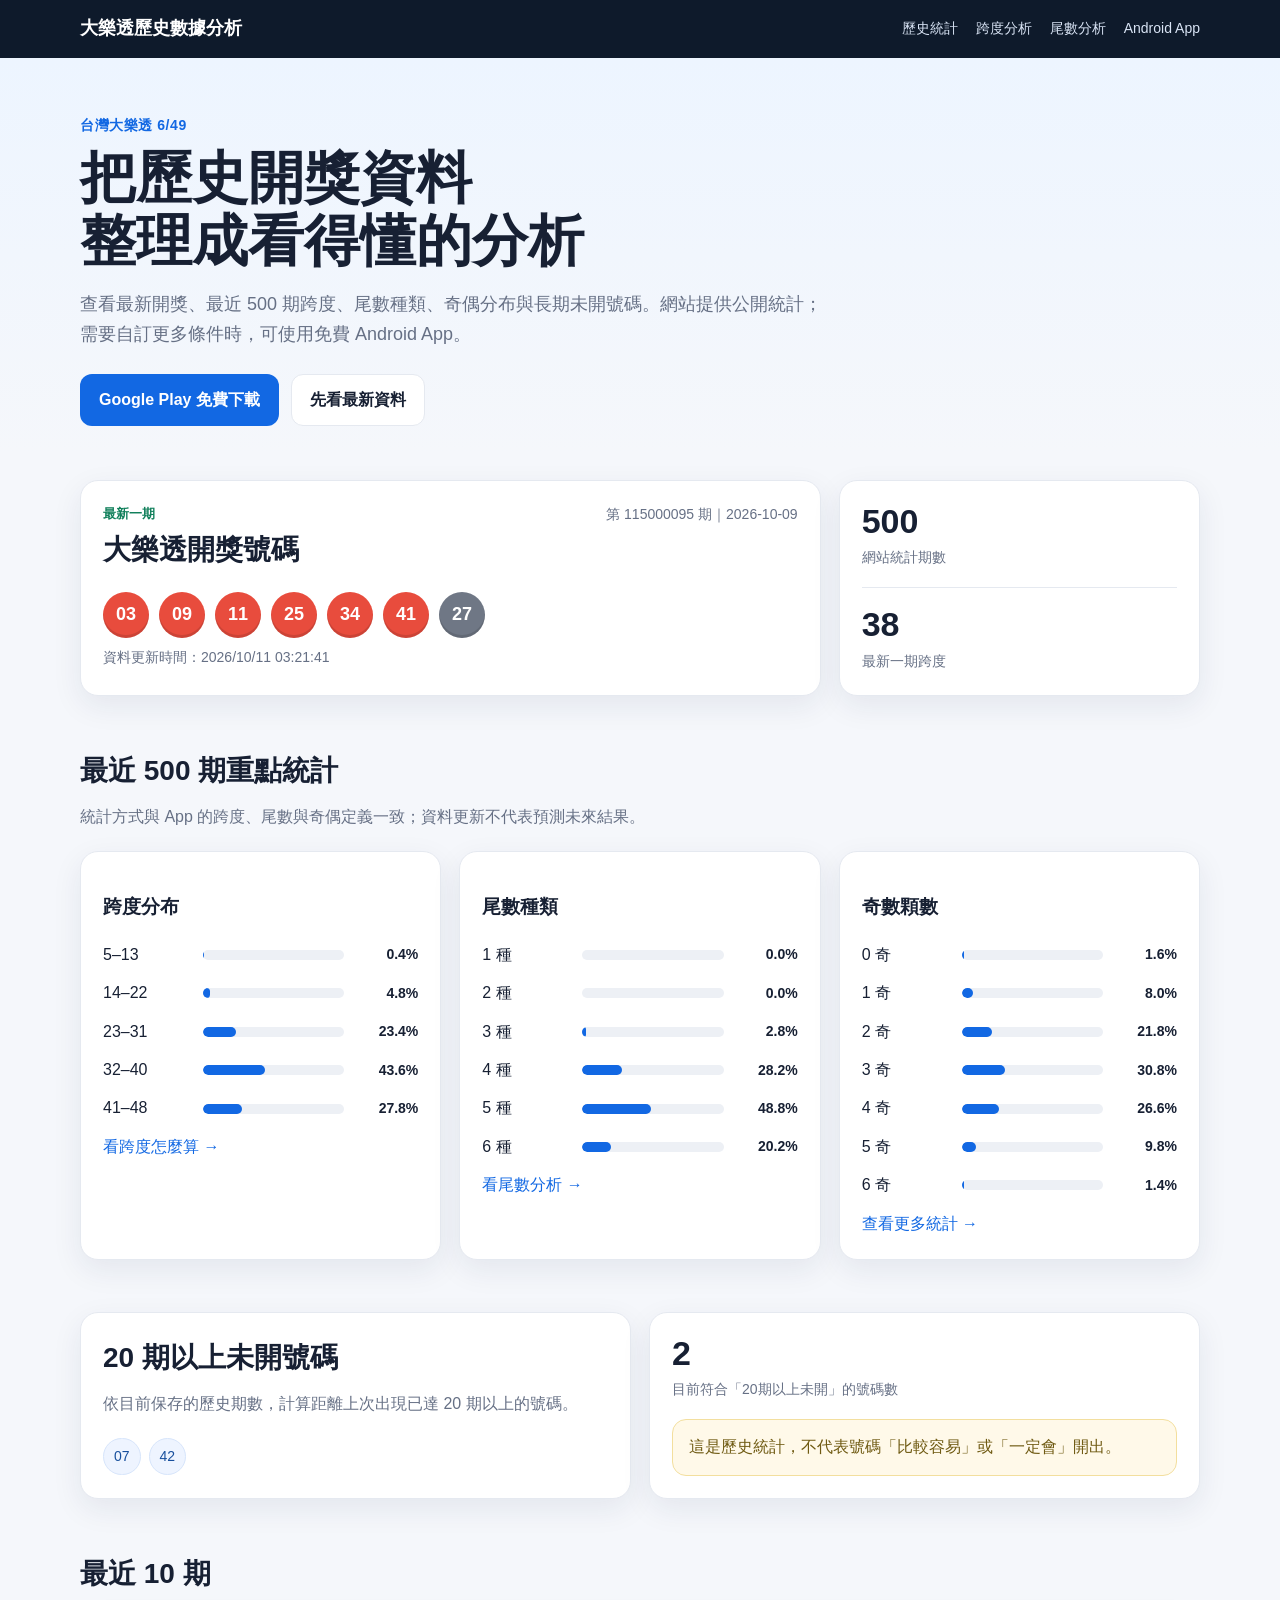
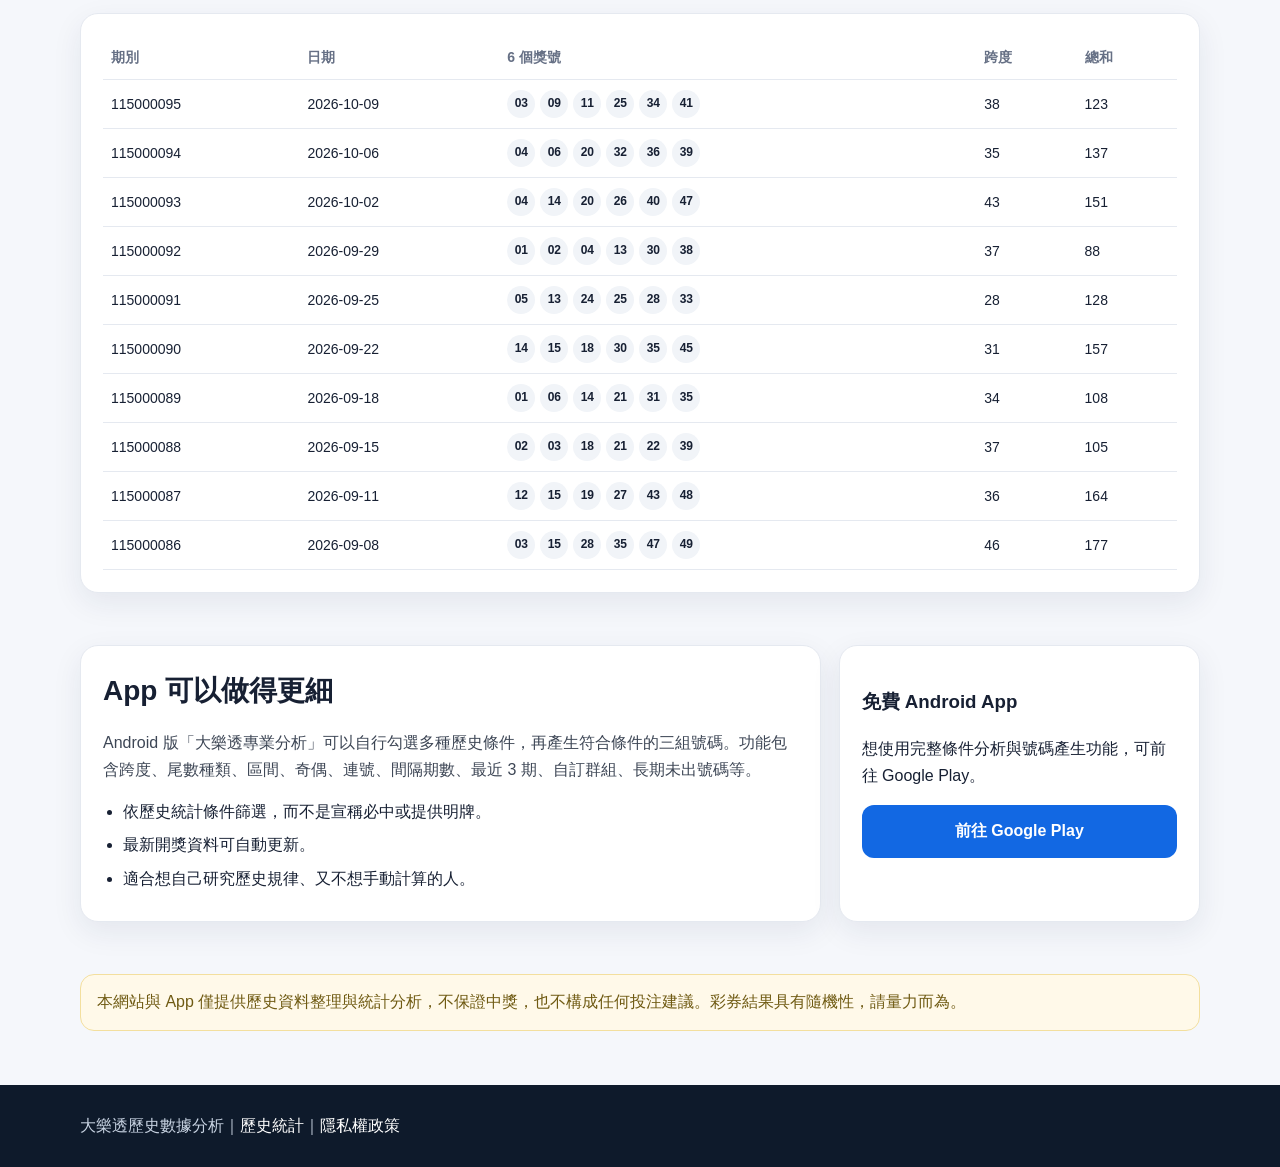
==== index.html @ 1b386ef5 "Deploy LottoWeb v1.0 with live lottery data and Pages updates" ====
<!doctype html><html lang="zh-Hant"><head><meta charset="utf-8"><meta name="viewport" content="width=device-width,initial-scale=1"><title>大樂透歷史數據分析｜跨度、尾數、奇偶統計｜免費 Android App</title><meta name="description" content="免費查看台灣大樂透歷史開獎資料、跨度、尾數種類、奇偶分布與20期以上未開號碼。提供 Android 大樂透分析 App，可進一步自訂條件分析。"><link rel="canonical" href="https://jacklee-forai.github.io/"><link rel="stylesheet" href="./assets/styles.css"><meta property="og:title" content="大樂透歷史數據分析"><meta property="og:description" content="最新開獎、500期統計、跨度、尾數、奇偶與未開號碼分析。"><meta property="og:type" content="website"><meta property="og:url" content="https://jacklee-forai.github.io/"><script type="application/ld+json">{"@context":"https://schema.org","@type":"SoftwareApplication","name":"大樂透專業分析","applicationCategory":"UtilitiesApplication","operatingSystem":"Android","url":"https://play.google.com/store/apps/details?id=com.lotto.analysis","offers":{"@type":"Offer","price":"0","priceCurrency":"TWD"},"description":"以台灣大樂透歷史開獎資料進行條件分析的 Android App。"}</script></head><body>
<header class="topbar"><div class="wrap"><a class="brand" href="./">大樂透歷史數據分析</a><nav class="nav"><a href="./statistics.html">歷史統計</a><a href="./span-analysis.html">跨度分析</a><a href="./tail-analysis.html">尾數分析</a><a href="https://play.google.com/store/apps/details?id=com.lotto.analysis">Android App</a></nav></div></header>
<main><section class="hero"><div class="wrap"><div class="eyebrow">台灣大樂透 6/49</div><h1>把歷史開獎資料<br>整理成看得懂的分析</h1><p>查看最新開獎、最近 500 期跨度、尾數種類、奇偶分布與長期未開號碼。網站提供公開統計；需要自訂更多條件時，可使用免費 Android App。</p><div class="actions"><a class="btn btn-primary" href="https://play.google.com/store/apps/details?id=com.lotto.analysis">Google Play 免費下載</a><a class="btn btn-secondary" href="#latest">先看最新資料</a></div></div></section>
<section class="section" id="latest"><div class="wrap grid"><article class="card span-8"><div class="draw-head"><div><div class="kicker">最新一期</div><h2 style="margin:3px 0 0">大樂透開獎號碼</h2></div><div class="draw-meta" id="latestMeta" data-live>載入中…</div></div><div class="balls" id="latestBalls" data-live></div><div class="draw-meta">資料更新時間：<span id="updatedAt">—</span></div></article><article class="card span-4"><div class="stat-big" id="recordCount">0</div><div class="stat-label">網站統計期數</div><hr style="border:0;border-top:1px solid var(--line);margin:18px 0"><div class="stat-big" id="latestSpan">—</div><div class="stat-label">最新一期跨度</div></article></div></section>
<section class="section"><div class="wrap"><h2>最近 500 期重點統計</h2><p class="section-intro">統計方式與 App 的跨度、尾數與奇偶定義一致；資料更新不代表預測未來結果。</p><div class="grid"><article class="card span-4"><h3>跨度分布</h3><div id="spanBars" data-live></div><a href="./span-analysis.html">看跨度怎麼算 →</a></article><article class="card span-4"><h3>尾數種類</h3><div id="tailBars" data-live></div><a href="./tail-analysis.html">看尾數分析 →</a></article><article class="card span-4"><h3>奇數顆數</h3><div id="oddBars" data-live></div><a href="./statistics.html">查看更多統計 →</a></article></div></div></section>
<section class="section"><div class="wrap grid"><article class="card span-6"><h2>20 期以上未開號碼</h2><p class="section-intro">依目前保存的歷史期數，計算距離上次出現已達 20 期以上的號碼。</p><div class="chips" id="overdueNums" data-live></div></article><article class="card span-6"><div class="stat-big" id="overdueCount">0</div><div class="stat-label">目前符合「20期以上未開」的號碼數</div><div style="margin-top:18px" class="notice">這是歷史統計，不代表號碼「比較容易」或「一定會」開出。</div></article></div></section>
<section class="section"><div class="wrap"><h2>最近 10 期</h2><div class="card" style="overflow:auto"><table class="recent-table"><thead><tr><th>期別</th><th>日期</th><th>6 個獎號</th><th>跨度</th><th>總和</th></tr></thead><tbody id="recentBody" data-live></tbody></table></div></div></section>
<section class="section"><div class="wrap grid"><article class="card span-8"><h2>App 可以做得更細</h2><p class="seo-copy">Android 版「大樂透專業分析」可以自行勾選多種歷史條件，再產生符合條件的三組號碼。功能包含跨度、尾數種類、區間、奇偶、連號、間隔期數、最近 3 期、自訂群組、長期未出號碼等。</p><ul class="feature-list"><li>依歷史統計條件篩選，而不是宣稱必中或提供明牌。</li><li>最新開獎資料可自動更新。</li><li>適合想自己研究歷史規律、又不想手動計算的人。</li></ul></article><article class="card span-4"><h3>免費 Android App</h3><p>想使用完整條件分析與號碼產生功能，可前往 Google Play。</p><a class="btn btn-primary" style="width:100%" href="https://play.google.com/store/apps/details?id=com.lotto.analysis">前往 Google Play</a></article></div></section>
<section class="section"><div class="wrap"><div class="notice">本網站與 App 僅提供歷史資料整理與統計分析，不保證中獎，也不構成任何投注建議。彩券結果具有隨機性，請量力而為。</div></div></section></main>
<footer class="footer"><div class="wrap">大樂透歷史數據分析｜<a href="./statistics.html">歷史統計</a>｜<a href="https://jacklee-forai.github.io/gps-simulator-config/lotto-privacy-policy.html">隱私權政策</a></div></footer><script src="./assets/site.js" defer></script></body></html>
---- assets/styles.css ----
:root{--bg:#f5f7fb;--card:#fff;--text:#172033;--muted:#667085;--line:#e5e9f0;--accent:#1268e3;--accent2:#0b4ea2;--good:#12805c;--ball:#e84c3d;--shadow:0 10px 30px rgba(24,39,75,.08)}*{box-sizing:border-box}body{margin:0;font-family:-apple-system,BlinkMacSystemFont,"Segoe UI","Noto Sans TC",Arial,sans-serif;background:var(--bg);color:var(--text);line-height:1.65}a{color:var(--accent);text-decoration:none}a:hover{text-decoration:underline}.wrap{width:min(1120px,calc(100% - 32px));margin:auto}.topbar{background:#0e1a2b;color:#fff}.topbar .wrap{display:flex;justify-content:space-between;align-items:center;padding:14px 0;gap:20px}.brand{font-weight:800;color:#fff;font-size:18px}.nav{display:flex;gap:18px;flex-wrap:wrap}.nav a{color:#d9e4f5;font-size:14px}.hero{padding:56px 0 28px;background:linear-gradient(180deg,#edf5ff 0%,var(--bg) 100%)}.eyebrow{font-size:14px;color:var(--accent);font-weight:800;letter-spacing:.04em}.hero h1{font-size:clamp(32px,6vw,56px);line-height:1.12;margin:10px 0 16px}.hero p{max-width:760px;color:var(--muted);font-size:18px}.actions{display:flex;gap:12px;flex-wrap:wrap;margin-top:24px}.btn{display:inline-flex;align-items:center;justify-content:center;padding:12px 18px;border-radius:12px;font-weight:800;border:1px solid transparent}.btn-primary{background:var(--accent);color:#fff}.btn-primary:hover{background:var(--accent2);text-decoration:none}.btn-secondary{background:#fff;border-color:var(--line);color:var(--text)}.grid{display:grid;grid-template-columns:repeat(12,1fr);gap:18px}.card{background:var(--card);border:1px solid var(--line);border-radius:18px;padding:22px;box-shadow:var(--shadow)}.span-12{grid-column:span 12}.span-8{grid-column:span 8}.span-6{grid-column:span 6}.span-4{grid-column:span 4}.section{padding:26px 0}.section h2{font-size:28px;margin:0 0 16px}.section-intro{color:var(--muted);margin:-6px 0 20px}.draw-head{display:flex;justify-content:space-between;align-items:flex-start;gap:16px}.draw-meta{color:var(--muted);font-size:14px}.balls{display:flex;gap:10px;flex-wrap:wrap;margin:18px 0 8px}.ball{width:46px;height:46px;border-radius:50%;display:inline-flex;align-items:center;justify-content:center;background:var(--ball);color:#fff;font-weight:900;font-size:18px;box-shadow:inset 0 -3px 0 rgba(0,0,0,.12)}.ball.special{background:#6f7785}.stat-big{font-size:34px;font-weight:900;line-height:1.1}.stat-label{color:var(--muted);font-size:14px;margin-top:6px}.bar-row{display:grid;grid-template-columns:90px 1fr 64px;gap:10px;align-items:center;margin:12px 0}.bar{height:10px;background:#edf0f5;border-radius:999px;overflow:hidden}.bar>i{display:block;height:100%;background:var(--accent);border-radius:999px}.bar-row strong{text-align:right;font-size:14px}.chips{display:flex;gap:8px;flex-wrap:wrap}.chip{background:#eef4ff;color:#174f9d;border:1px solid #d7e5fb;border-radius:999px;padding:6px 10px;font-size:14px}.recent-table{width:100%;border-collapse:collapse}.recent-table th,.recent-table td{padding:10px 8px;border-bottom:1px solid var(--line);text-align:left;font-size:14px}.recent-table th{color:var(--muted);font-weight:700}.mini-balls{display:flex;gap:5px;flex-wrap:wrap}.mini-ball{width:28px;height:28px;border-radius:50%;background:#f1f4f8;display:inline-flex;align-items:center;justify-content:center;font-size:12px;font-weight:800}.notice{background:#fff9e9;border:1px solid #f3df9e;border-radius:14px;padding:14px 16px;color:#6f5a12}.feature-list{margin:0;padding-left:20px}.feature-list li{margin:7px 0}.seo-copy{font-size:16px;color:#3d4655}.footer{margin-top:28px;background:#0e1a2b;color:#c8d3e2;padding:28px 0}.footer a{color:#fff}.loading{color:var(--muted)}.error{color:#a13d3d}.kicker{font-size:13px;color:var(--good);font-weight:800}.page-title{padding:42px 0 18px}.page-title h1{font-size:40px;line-height:1.2;margin:0 0 10px}.page-title p{color:var(--muted);max-width:800px}.faq details{background:#fff;border:1px solid var(--line);border-radius:12px;padding:14px 16px;margin:10px 0}.faq summary{font-weight:800;cursor:pointer}@media(max-width:800px){.span-8,.span-6,.span-4{grid-column:span 12}.topbar .wrap{align-items:flex-start;flex-direction:column}.hero{padding-top:38px}.draw-head{flex-direction:column}.bar-row{grid-template-columns:78px 1fr 56px}.recent-table th:nth-child(1),.recent-table td:nth-child(1){display:none}}@media(max-width:480px){.wrap{width:min(100% - 22px,1120px)}.card{padding:16px}.ball{width:40px;height:40px;font-size:16px}.hero p{font-size:16px}.nav{gap:12px}.nav a{font-size:13px}}
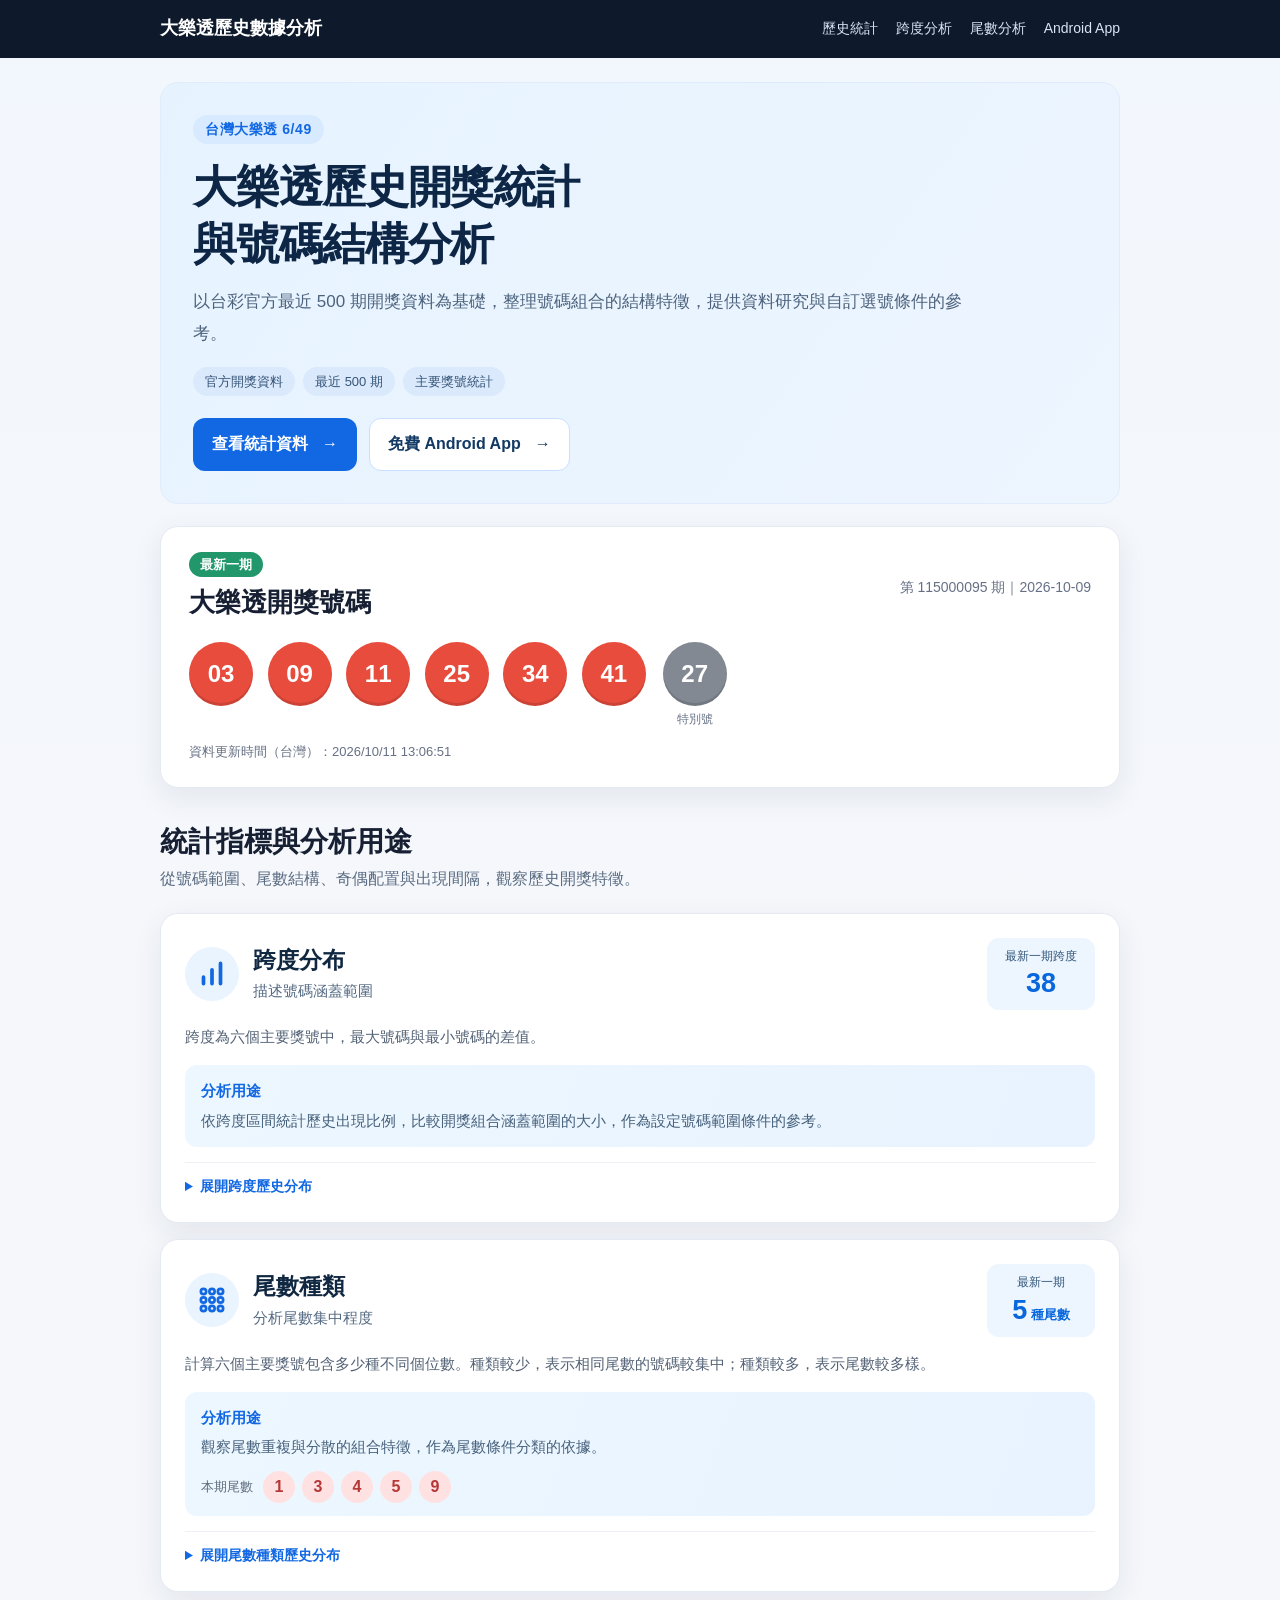
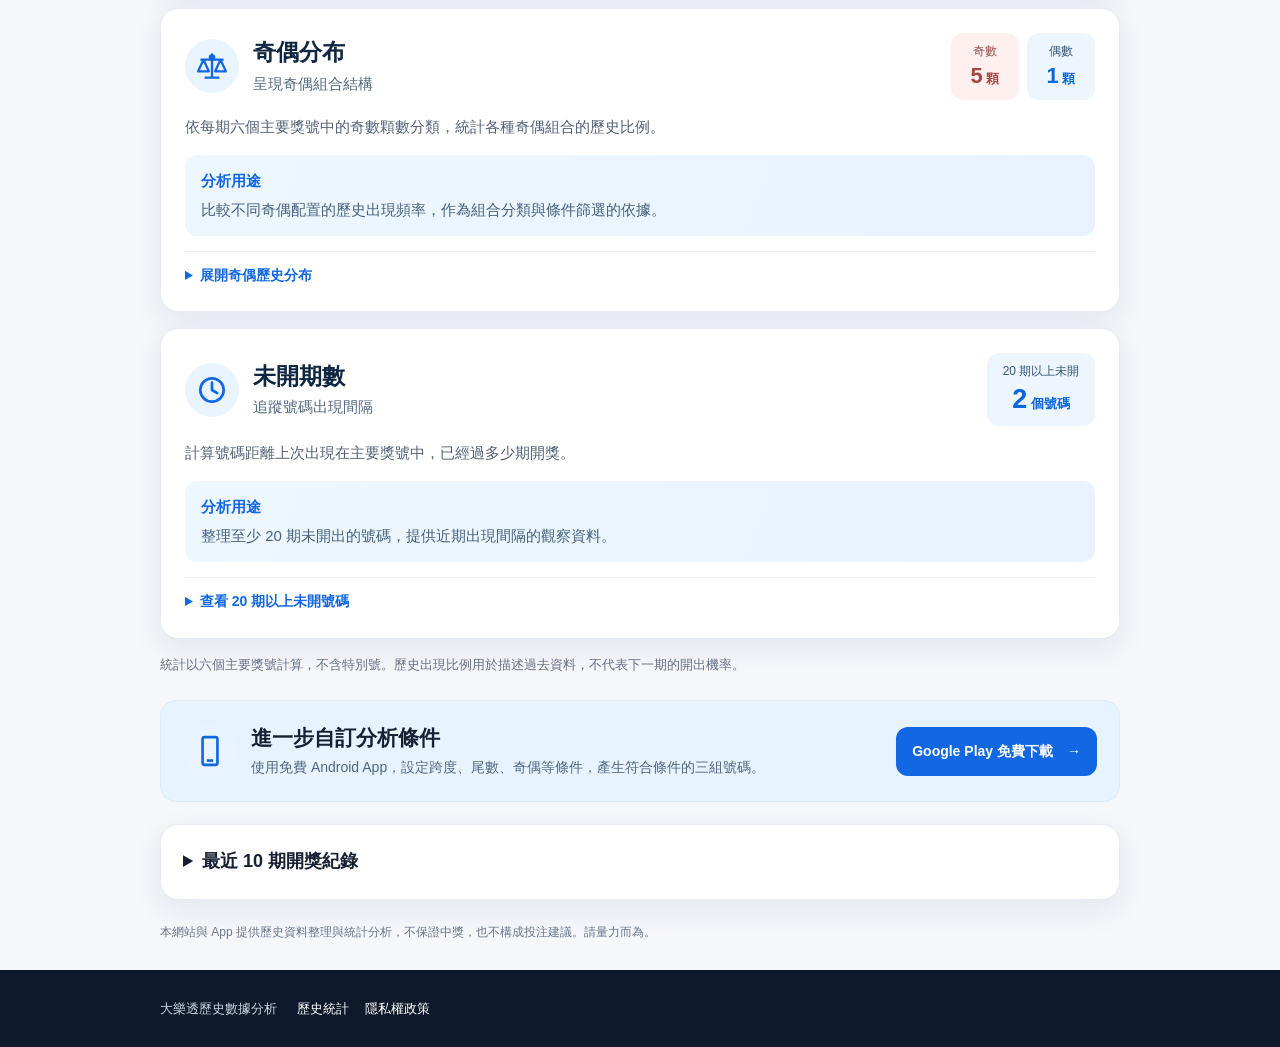
==== commit 552bd296: "Redesign homepage with statistical definitions and live draw metrics" ====
--- a/index.html
+++ b/index.html
@@ -1,10 +1,93 @@
-<!doctype html><html lang="zh-Hant"><head><meta charset="utf-8"><meta name="viewport" content="width=device-width,initial-scale=1"><title>大樂透歷史數據分析｜跨度、尾數、奇偶統計｜免費 Android App</title><meta name="description" content="免費查看台灣大樂透歷史開獎資料、跨度、尾數種類、奇偶分布與20期以上未開號碼。提供 Android 大樂透分析 App，可進一步自訂條件分析。"><link rel="canonical" href="https://jacklee-forai.github.io/"><link rel="stylesheet" href="./assets/styles.css"><meta property="og:title" content="大樂透歷史數據分析"><meta property="og:description" content="最新開獎、500期統計、跨度、尾數、奇偶與未開號碼分析。"><meta property="og:type" content="website"><meta property="og:url" content="https://jacklee-forai.github.io/"><script type="application/ld+json">{"@context":"https://schema.org","@type":"SoftwareApplication","name":"大樂透專業分析","applicationCategory":"UtilitiesApplication","operatingSystem":"Android","url":"https://play.google.com/store/apps/details?id=com.lotto.analysis","offers":{"@type":"Offer","price":"0","priceCurrency":"TWD"},"description":"以台灣大樂透歷史開獎資料進行條件分析的 Android App。"}</script></head><body>
-<header class="topbar"><div class="wrap"><a class="brand" href="./">大樂透歷史數據分析</a><nav class="nav"><a href="./statistics.html">歷史統計</a><a href="./span-analysis.html">跨度分析</a><a href="./tail-analysis.html">尾數分析</a><a href="https://play.google.com/store/apps/details?id=com.lotto.analysis">Android App</a></nav></div></header>
-<main><section class="hero"><div class="wrap"><div class="eyebrow">台灣大樂透 6/49</div><h1>把歷史開獎資料<br>整理成看得懂的分析</h1><p>查看最新開獎、最近 500 期跨度、尾數種類、奇偶分布與長期未開號碼。網站提供公開統計；需要自訂更多條件時，可使用免費 Android App。</p><div class="actions"><a class="btn btn-primary" href="https://play.google.com/store/apps/details?id=com.lotto.analysis">Google Play 免費下載</a><a class="btn btn-secondary" href="#latest">先看最新資料</a></div></div></section>
-<section class="section" id="latest"><div class="wrap grid"><article class="card span-8"><div class="draw-head"><div><div class="kicker">最新一期</div><h2 style="margin:3px 0 0">大樂透開獎號碼</h2></div><div class="draw-meta" id="latestMeta" data-live>載入中…</div></div><div class="balls" id="latestBalls" data-live></div><div class="draw-meta">資料更新時間：<span id="updatedAt">—</span></div></article><article class="card span-4"><div class="stat-big" id="recordCount">0</div><div class="stat-label">網站統計期數</div><hr style="border:0;border-top:1px solid var(--line);margin:18px 0"><div class="stat-big" id="latestSpan">—</div><div class="stat-label">最新一期跨度</div></article></div></section>
-<section class="section"><div class="wrap"><h2>最近 500 期重點統計</h2><p class="section-intro">統計方式與 App 的跨度、尾數與奇偶定義一致；資料更新不代表預測未來結果。</p><div class="grid"><article class="card span-4"><h3>跨度分布</h3><div id="spanBars" data-live></div><a href="./span-analysis.html">看跨度怎麼算 →</a></article><article class="card span-4"><h3>尾數種類</h3><div id="tailBars" data-live></div><a href="./tail-analysis.html">看尾數分析 →</a></article><article class="card span-4"><h3>奇數顆數</h3><div id="oddBars" data-live></div><a href="./statistics.html">查看更多統計 →</a></article></div></div></section>
-<section class="section"><div class="wrap grid"><article class="card span-6"><h2>20 期以上未開號碼</h2><p class="section-intro">依目前保存的歷史期數，計算距離上次出現已達 20 期以上的號碼。</p><div class="chips" id="overdueNums" data-live></div></article><article class="card span-6"><div class="stat-big" id="overdueCount">0</div><div class="stat-label">目前符合「20期以上未開」的號碼數</div><div style="margin-top:18px" class="notice">這是歷史統計，不代表號碼「比較容易」或「一定會」開出。</div></article></div></section>
-<section class="section"><div class="wrap"><h2>最近 10 期</h2><div class="card" style="overflow:auto"><table class="recent-table"><thead><tr><th>期別</th><th>日期</th><th>6 個獎號</th><th>跨度</th><th>總和</th></tr></thead><tbody id="recentBody" data-live></tbody></table></div></div></section>
-<section class="section"><div class="wrap grid"><article class="card span-8"><h2>App 可以做得更細</h2><p class="seo-copy">Android 版「大樂透專業分析」可以自行勾選多種歷史條件，再產生符合條件的三組號碼。功能包含跨度、尾數種類、區間、奇偶、連號、間隔期數、最近 3 期、自訂群組、長期未出號碼等。</p><ul class="feature-list"><li>依歷史統計條件篩選，而不是宣稱必中或提供明牌。</li><li>最新開獎資料可自動更新。</li><li>適合想自己研究歷史規律、又不想手動計算的人。</li></ul></article><article class="card span-4"><h3>免費 Android App</h3><p>想使用完整條件分析與號碼產生功能，可前往 Google Play。</p><a class="btn btn-primary" style="width:100%" href="https://play.google.com/store/apps/details?id=com.lotto.analysis">前往 Google Play</a></article></div></section>
-<section class="section"><div class="wrap"><div class="notice">本網站與 App 僅提供歷史資料整理與統計分析，不保證中獎，也不構成任何投注建議。彩券結果具有隨機性，請量力而為。</div></div></section></main>
-<footer class="footer"><div class="wrap">大樂透歷史數據分析｜<a href="./statistics.html">歷史統計</a>｜<a href="https://jacklee-forai.github.io/gps-simulator-config/lotto-privacy-policy.html">隱私權政策</a></div></footer><script src="./assets/site.js" defer></script></body></html>
+<!doctype html>
+<html lang="zh-Hant">
+<head>
+  <meta charset="utf-8">
+  <meta name="viewport" content="width=device-width,initial-scale=1">
+  <title>大樂透歷史開獎統計與號碼結構分析｜跨度、尾數、奇偶</title>
+  <meta name="description" content="以台彩官方最近500期開獎資料，介紹跨度、尾數種類、奇偶組合與未開期數的定義及統計用途。免費查看最新大樂透獎號、歷史分布與Android分析App。">
+  <link rel="canonical" href="https://jacklee-forai.github.io/">
+  <link rel="stylesheet" href="./assets/styles.css?v=2">
+  <link rel="stylesheet" href="./assets/home.css?v=2">
+  <meta property="og:title" content="大樂透歷史開獎統計與號碼結構分析">
+  <meta property="og:description" content="台彩官方開獎資料、最近500期統計，以及跨度、尾數、奇偶與未開期數的分析用途。">
+  <meta property="og:type" content="website">
+  <meta property="og:url" content="https://jacklee-forai.github.io/">
+  <script type="application/ld+json">{"@context":"https://schema.org","@type":"SoftwareApplication","name":"大樂透專業分析","applicationCategory":"UtilitiesApplication","operatingSystem":"Android","url":"https://play.google.com/store/apps/details?id=com.lotto.analysis","offers":{"@type":"Offer","price":"0","priceCurrency":"TWD"},"description":"以台灣大樂透歷史開獎資料進行條件分析的 Android App。"}</script>
+</head>
+<body class="home">
+  <header class="topbar"><div class="wrap">
+    <a class="brand" href="./">大樂透歷史數據分析</a>
+    <nav class="nav" aria-label="網站導覽"><a href="./statistics.html">歷史統計</a><a href="./span-analysis.html">跨度分析</a><a href="./tail-analysis.html">尾數分析</a><a href="https://play.google.com/store/apps/details?id=com.lotto.analysis">Android App</a></nav>
+  </div></header>
+  <main class="wrap home-main">
+    <section class="intro-panel" aria-labelledby="introTitle">
+      <div class="eyebrow">台灣大樂透 6/49</div>
+      <h1 id="introTitle"><span>大樂透歷史開獎統計</span><span>與號碼結構分析</span></h1>
+      <p class="intro-copy">以台彩官方最近 500 期開獎資料為基礎，整理號碼組合的結構特徵，提供資料研究與自訂選號條件的參考。</p>
+      <div class="source-tags"><span>官方開獎資料</span><span>最近 <strong id="recordCount" data-live>—</strong> 期</span><span>主要獎號統計</span></div>
+      <div class="actions"><a class="btn btn-primary" href="#indicators">查看統計資料 <span aria-hidden="true">→</span></a><a class="btn btn-secondary" href="https://play.google.com/store/apps/details?id=com.lotto.analysis">免費 Android App <span aria-hidden="true">→</span></a></div>
+    </section>
+    <section class="card latest-card" id="latest" aria-labelledby="latestTitle">
+      <div class="draw-head"><div><span class="latest-label">最新一期</span><h2 id="latestTitle">大樂透開獎號碼</h2></div><div class="draw-meta" id="latestMeta" data-live aria-live="polite">載入中…</div></div>
+      <div class="balls" id="latestBalls" data-live role="group" aria-label="六個主要獎號與特別號"></div>
+      <p class="draw-meta update-note">資料更新時間（台灣）：<span id="updatedAt">—</span></p>
+    </section>
+    <section class="indicator-section" id="indicators" aria-labelledby="indicatorsTitle">
+      <div class="section-heading"><h2 id="indicatorsTitle">統計指標與分析用途</h2><p>從號碼範圍、尾數結構、奇偶配置與出現間隔，觀察歷史開獎特徵。</p></div>
+      <div class="indicator-list">
+        <article class="card indicator-card">
+          <div class="indicator-head">
+            <span class="indicator-icon" aria-hidden="true"><svg viewBox="0 0 32 32" fill="none" stroke="currentColor" stroke-width="3.5" stroke-linecap="round"><path d="M8 25V19M16 25V12M24 25V6"/></svg></span>
+            <div class="indicator-title"><h3>跨度分布</h3><p>描述號碼涵蓋範圍</p></div>
+            <div class="metric"><span>最新一期跨度</span><strong id="latestSpan" data-live>—</strong></div>
+          </div>
+          <p class="indicator-definition">跨度為六個主要獎號中，最大號碼與最小號碼的差值。</p>
+          <div class="analysis-purpose"><strong>分析用途</strong><p>依跨度區間統計歷史出現比例，比較開獎組合涵蓋範圍的大小，作為設定號碼範圍條件的參考。</p></div>
+          <details class="distribution"><summary>展開跨度歷史分布</summary><div id="spanBars" data-live></div><a class="detail-link" href="./span-analysis.html">完整跨度分析 <span aria-hidden="true">→</span></a></details>
+        </article>
+        <article class="card indicator-card">
+          <div class="indicator-head">
+            <span class="indicator-icon" aria-hidden="true"><svg viewBox="0 0 32 32" fill="none" stroke="currentColor" stroke-width="2.5"><circle cx="8" cy="8" r="2.5"/><circle cx="16" cy="8" r="2.5"/><circle cx="24" cy="8" r="2.5"/><circle cx="8" cy="16" r="2.5"/><circle cx="16" cy="16" r="2.5"/><circle cx="24" cy="16" r="2.5"/><circle cx="8" cy="24" r="2.5"/><circle cx="16" cy="24" r="2.5"/><circle cx="24" cy="24" r="2.5"/></svg></span>
+            <div class="indicator-title"><h3>尾數種類</h3><p>分析尾數集中程度</p></div>
+            <div class="metric"><span>最新一期</span><strong><span id="latestTailKinds" data-live>—</span><small> 種尾數</small></strong></div>
+          </div>
+          <p class="indicator-definition">計算六個主要獎號包含多少種不同個位數。種類較少，表示相同尾數的號碼較集中；種類較多，表示尾數較多樣。</p>
+          <div class="analysis-purpose"><strong>分析用途</strong><p>觀察尾數重複與分散的組合特徵，作為尾數條件分類的依據。</p><div class="tail-example"><span>本期尾數</span><div class="tail-chips" id="latestTails" data-live></div></div></div>
+          <details class="distribution"><summary>展開尾數種類歷史分布</summary><div id="tailBars" data-live></div><a class="detail-link" href="./tail-analysis.html">完整尾數分析 <span aria-hidden="true">→</span></a></details>
+        </article>
+        <article class="card indicator-card">
+          <div class="indicator-head">
+            <span class="indicator-icon" aria-hidden="true"><svg viewBox="0 0 32 32" fill="none" stroke="currentColor" stroke-width="2.2" stroke-linecap="round" stroke-linejoin="round"><path d="M16 5v22M10 27h12M6 10h20M8 10l-5 11h10L8 10ZM24 10l-5 11h10l-5-11Z"/><circle cx="16" cy="8" r="2"/></svg></span>
+            <div class="indicator-title"><h3>奇偶分布</h3><p>呈現奇偶組合結構</p></div>
+            <div class="parity-metrics"><div class="metric odd-metric"><span>奇數</span><strong><span id="latestOddCount" data-live>—</span><small> 顆</small></strong></div><div class="metric"><span>偶數</span><strong><span id="latestEvenCount" data-live>—</span><small> 顆</small></strong></div></div>
+          </div>
+          <p class="indicator-definition">依每期六個主要獎號中的奇數顆數分類，統計各種奇偶組合的歷史比例。</p>
+          <div class="analysis-purpose"><strong>分析用途</strong><p>比較不同奇偶配置的歷史出現頻率，作為組合分類與條件篩選的依據。</p></div>
+          <details class="distribution"><summary>展開奇偶歷史分布</summary><div id="oddBars" data-live></div><a class="detail-link" href="./statistics.html">完整歷史統計 <span aria-hidden="true">→</span></a></details>
+        </article>
+        <article class="card indicator-card" id="overdue">
+          <div class="indicator-head">
+            <span class="indicator-icon" aria-hidden="true"><svg viewBox="0 0 32 32" fill="none" stroke="currentColor" stroke-width="2.5" stroke-linecap="round" stroke-linejoin="round"><circle cx="16" cy="16" r="11"/><path d="M16 9v7l5 3"/></svg></span>
+            <div class="indicator-title"><h3>未開期數</h3><p>追蹤號碼出現間隔</p></div>
+            <div class="metric"><span>20 期以上未開</span><strong><span id="overdueCount" data-live>—</span><small> 個號碼</small></strong></div>
+          </div>
+          <p class="indicator-definition">計算號碼距離上次出現在主要獎號中，已經過多少期開獎。</p>
+          <div class="analysis-purpose"><strong>分析用途</strong><p>整理至少 20 期未開出的號碼，提供近期出現間隔的觀察資料。</p></div>
+          <details class="distribution"><summary>查看 20 期以上未開號碼</summary><div class="chips overdue-chips" id="overdueNums" data-live></div><p class="distribution-note">未開期數描述歷史出現間隔，不代表號碼即將開出。</p></details>
+        </article>
+      </div>
+      <p class="method-note">統計以六個主要獎號計算，不含特別號。歷史出現比例用於描述過去資料，不代表下一期的開出機率。</p>
+    </section>
+    <section class="app-panel" aria-labelledby="appTitle">
+      <span class="indicator-icon" aria-hidden="true"><svg viewBox="0 0 32 32" fill="none" stroke="currentColor" stroke-width="2.5"><rect x="9" y="3" width="14" height="26" rx="2"/><path d="M13 25h6"/></svg></span>
+      <div class="app-copy"><h2 id="appTitle">進一步自訂分析條件</h2><p>使用免費 Android App，設定跨度、尾數、奇偶等條件，產生符合條件的三組號碼。</p></div>
+      <a class="btn btn-primary" href="https://play.google.com/store/apps/details?id=com.lotto.analysis">Google Play 免費下載 <span aria-hidden="true">→</span></a>
+    </section>
+    <section class="recent-section" aria-labelledby="recentTitle"><details class="card recent-details"><summary id="recentTitle">最近 10 期開獎紀錄</summary><div class="table-scroll"><table class="recent-table"><thead><tr><th scope="col">期別</th><th scope="col">日期</th><th scope="col">6 個獎號</th><th scope="col">跨度</th><th scope="col">總和</th></tr></thead><tbody id="recentBody" data-live></tbody></table></div></details></section>
+    <p class="responsible-note">本網站與 App 提供歷史資料整理與統計分析，不保證中獎，也不構成投注建議。請量力而為。</p>
+    <noscript><p class="notice">即時獎號與統計圖表需要 JavaScript。請啟用 JavaScript 後重新整理；指標定義與分析用途可直接閱讀。</p></noscript>
+  </main>
+  <footer class="footer"><div class="wrap">大樂透歷史數據分析<span class="footer-links"><a href="./statistics.html">歷史統計</a><a href="https://jacklee-forai.github.io/gps-simulator-config/lotto-privacy-policy.html">隱私權政策</a></span></div></footer>
+  <script src="./assets/site.js?v=2" defer></script>
+</body>
+</html>
--- a/assets/home.css
+++ b/assets/home.css
@@ -0,0 +1,110 @@
+.home { background: linear-gradient(180deg, #f2f7fd, #f5f7fb 900px); }
+.home .wrap { max-width: 960px; }
+.home-main { padding-top: 24px; }
+.home section[id] { scroll-margin-top: 20px; }
+.intro-panel { padding: 32px; background: linear-gradient(125deg, #e6f3ff, #edf5ff); border: 1px solid #e0ecfc; border-radius: 18px; }
+.intro-panel .eyebrow { display: inline-block; padding: 3px 12px; border-radius: 999px; background: #d8eaff; }
+.intro-panel h1 { margin: 14px 0; color: #0d2646; font-size: clamp(28px, 4.5vw, 44px); line-height: 1.3; letter-spacing: -.025em; }
+.intro-panel h1 > span { display: block; }
+.intro-copy { max-width: 770px; margin: 0; color: #4d637d; font-size: 17px; line-height: 1.85; }
+.source-tags { display: flex; flex-wrap: wrap; gap: 8px; margin-top: 18px; }
+.source-tags > span { padding: 4px 12px; border-radius: 999px; background: #dbe9fc; color: #355578; font-size: 13px; }
+.source-tags strong { font-weight: inherit; }
+.home .actions { margin-top: 22px; }
+.home .btn { gap: 14px; min-height: 48px; }
+.home .btn-secondary { border-color: #c9dfff; color: #123963; }
+.latest-card { margin-top: 22px; padding: 24px 28px; }
+.latest-label { display: inline-block; padding: 2px 11px; border-radius: 999px; background: #22976c; color: white; font-size: 13px; font-weight: 700; }
+.latest-card h2 { margin: 7px 0 3px; font-size: 26px; line-height: 1.4; }
+.home .draw-head { align-items: center; }
+.home .balls { display: grid; grid-template-columns: repeat(7, minmax(0, 1fr)); align-items: start; gap: 10px; max-width: 540px; margin: 18px 0 12px; }
+.home .ball { width: 100%; height: auto; aspect-ratio: 1; max-width: 64px; font-size: clamp(17px, 3.8vw, 24px); }
+.special-group { display: flex; flex-direction: column; align-items: center; gap: 4px; }
+.special-label { color: #667085; font-size: 12px; white-space: nowrap; }
+.home .ball.special { background: #828993; }
+.update-note { margin: 0; font-size: 13px; }
+.indicator-section { margin-top: 34px; }
+.section-heading h2 { margin: 0 0 5px; font-size: 28px; line-height: 1.4; }
+.section-heading p { margin: 0 0 20px; color: #596b82; }
+.indicator-list { display: grid; gap: 16px; }
+.indicator-card { padding: 24px; }
+.indicator-head { display: grid; grid-template-columns: 54px minmax(0, 1fr) auto; align-items: center; gap: 14px; }
+.indicator-icon { display: inline-flex; align-items: center; justify-content: center; flex-shrink: 0; width: 54px; height: 54px; border-radius: 50%; background: #eaf4ff; color: #1268e3; }
+.indicator-icon svg { width: 34px; height: 34px; }
+.indicator-title h3 { margin: 0; color: #102741; font-size: 23px; line-height: 1.4; }
+.indicator-title p { margin: 3px 0 0; color: #536983; font-size: 15px; }
+.metric { min-width: 108px; padding: 9px 13px; border-radius: 12px; background: #edf5ff; color: #315779; text-align: center; }
+.metric > span { display: block; font-size: 12px; }
+.metric > strong { display: block; color: #0967dd; font-size: 27px; line-height: 1.3; }
+.metric small { font-size: 13px; }
+.parity-metrics { display: flex; gap: 8px; }
+.parity-metrics .metric { min-width: 68px; }
+.parity-metrics .metric > strong { font-size: 22px; }
+.odd-metric { background: #fff0f0; color: #9a4848; }
+.odd-metric > strong { color: #a94545; }
+.indicator-definition { margin: 13px 0 15px; color: #536276; font-size: 15px; line-height: 1.8; }
+.analysis-purpose { padding: 13px 16px; border-radius: 12px; background: linear-gradient(110deg, #edf7ff, #e9f3ff); }
+.analysis-purpose > strong { color: #1268e3; font-size: 15px; }
+.analysis-purpose p { margin: 2px 0 0; color: #46617c; font-size: 15px; line-height: 1.8; }
+.tail-example { display: flex; align-items: center; flex-wrap: wrap; gap: 10px; margin-top: 11px; }
+.tail-example > span { color: #5e6c7e; font-size: 13px; }
+.tail-chips { display: flex; gap: 7px; flex-wrap: wrap; }
+.tail-chip { display: inline-flex; justify-content: center; align-items: center; width: 32px; height: 32px; border-radius: 50%; background: #ffe1e1; color: #b53737; font-weight: 800; }
+.distribution { margin-top: 15px; padding-top: 12px; border-top: 1px solid #edf0f5; }
+.distribution summary { color: #1268e3; font-size: 14px; font-weight: 700; cursor: pointer; }
+.distribution[open] summary { margin-bottom: 16px; }
+.detail-link { display: inline-block; margin-top: 10px; font-size: 14px; }
+.distribution-note { color: #667085; font-size: 13px; margin-bottom: 0; }
+.home summary:focus-visible, .home a:focus-visible { outline: 3px solid #1268e3; outline-offset: 4px; }
+.method-note { margin: 14px 0 0; color: #667085; font-size: 13px; line-height: 1.8; }
+.app-panel { display: flex; align-items: center; gap: 14px; margin-top: 24px; padding: 22px; border: 1px solid #dceafa; border-radius: 16px; background: #e7f3ff; }
+.app-copy { flex: 1; min-width: 0; }
+.app-copy h2 { margin: 0 0 4px; font-size: 21px; line-height: 1.4; }
+.app-copy p { margin: 0; color: #51677e; font-size: 14px; }
+.app-panel .btn { flex-shrink: 0; font-size: 14px; padding: 12px 15px; }
+.recent-section { margin-top: 22px; }
+.recent-details summary { font-size: 18px; font-weight: 700; cursor: pointer; }
+.table-scroll { overflow: auto; margin-top: 16px; }
+.table-scroll table { min-width: 510px; }
+.responsible-note { margin: 22px 0 0; font-size: 12px; color: #69778a; line-height: 1.8; }
+.home .footer { margin-top: 26px; font-size: 13px; }
+.footer-links { display: inline-flex; gap: 16px; margin-left: 20px; }
+@media (max-width: 800px) {
+  .home .draw-head { flex-direction: column; align-items: flex-start; gap: 4px; }
+  .app-panel { flex-wrap: wrap; }
+  .app-panel .btn { margin-left: 68px; }
+}
+@media (max-width: 480px) {
+  .home-main { padding-top: 16px; }
+  .intro-panel { padding: 22px 18px; }
+  .intro-copy { font-size: 15px; }
+  .source-tags { gap: 6px; }
+  .source-tags > span { font-size: 11px; padding: 4px 8px; }
+  .home .actions { display: grid; grid-template-columns: 1fr 1fr; gap: 8px; }
+  .home .actions .btn { font-size: 13px; padding: 11px 6px; gap: 6px; }
+  .latest-card { padding: 20px 16px; }
+  .latest-card h2 { font-size: 23px; }
+  .home .balls { gap: 6px; }
+  .home .ball { font-size: clamp(14px, 4.4vw, 21px); }
+  .section-heading h2 { font-size: 25px; }
+  .section-heading p { font-size: 14px; }
+  .indicator-card { padding: 18px 16px; }
+  .indicator-head { grid-template-columns: 40px minmax(0, 1fr) auto; gap: 10px; }
+  .indicator-icon { width: 40px; height: 40px; }
+  .indicator-icon svg { width: 27px; height: 27px; }
+  .indicator-title h3 { font-size: 19px; }
+  .indicator-title p { font-size: 12px; }
+  .metric { min-width: 90px; padding: 8px; }
+  .metric > span { font-size: 11px; }
+  .metric > strong { font-size: 23px; }
+  .metric small { font-size: 11px; }
+  .parity-metrics { gap: 5px; }
+  .parity-metrics .metric { min-width: 49px; padding: 8px 6px; }
+  .parity-metrics .metric > strong { font-size: 19px; }
+  .indicator-definition, .analysis-purpose p { font-size: 14px; }
+  .analysis-purpose { padding: 12px; }
+  .app-panel { padding: 18px 16px; gap: 10px; }
+  .app-copy h2 { font-size: 19px; }
+  .app-panel .btn { margin-left: 0; width: 100%; }
+  .footer-links { display: flex; margin: 8px 0 0; }
+}
